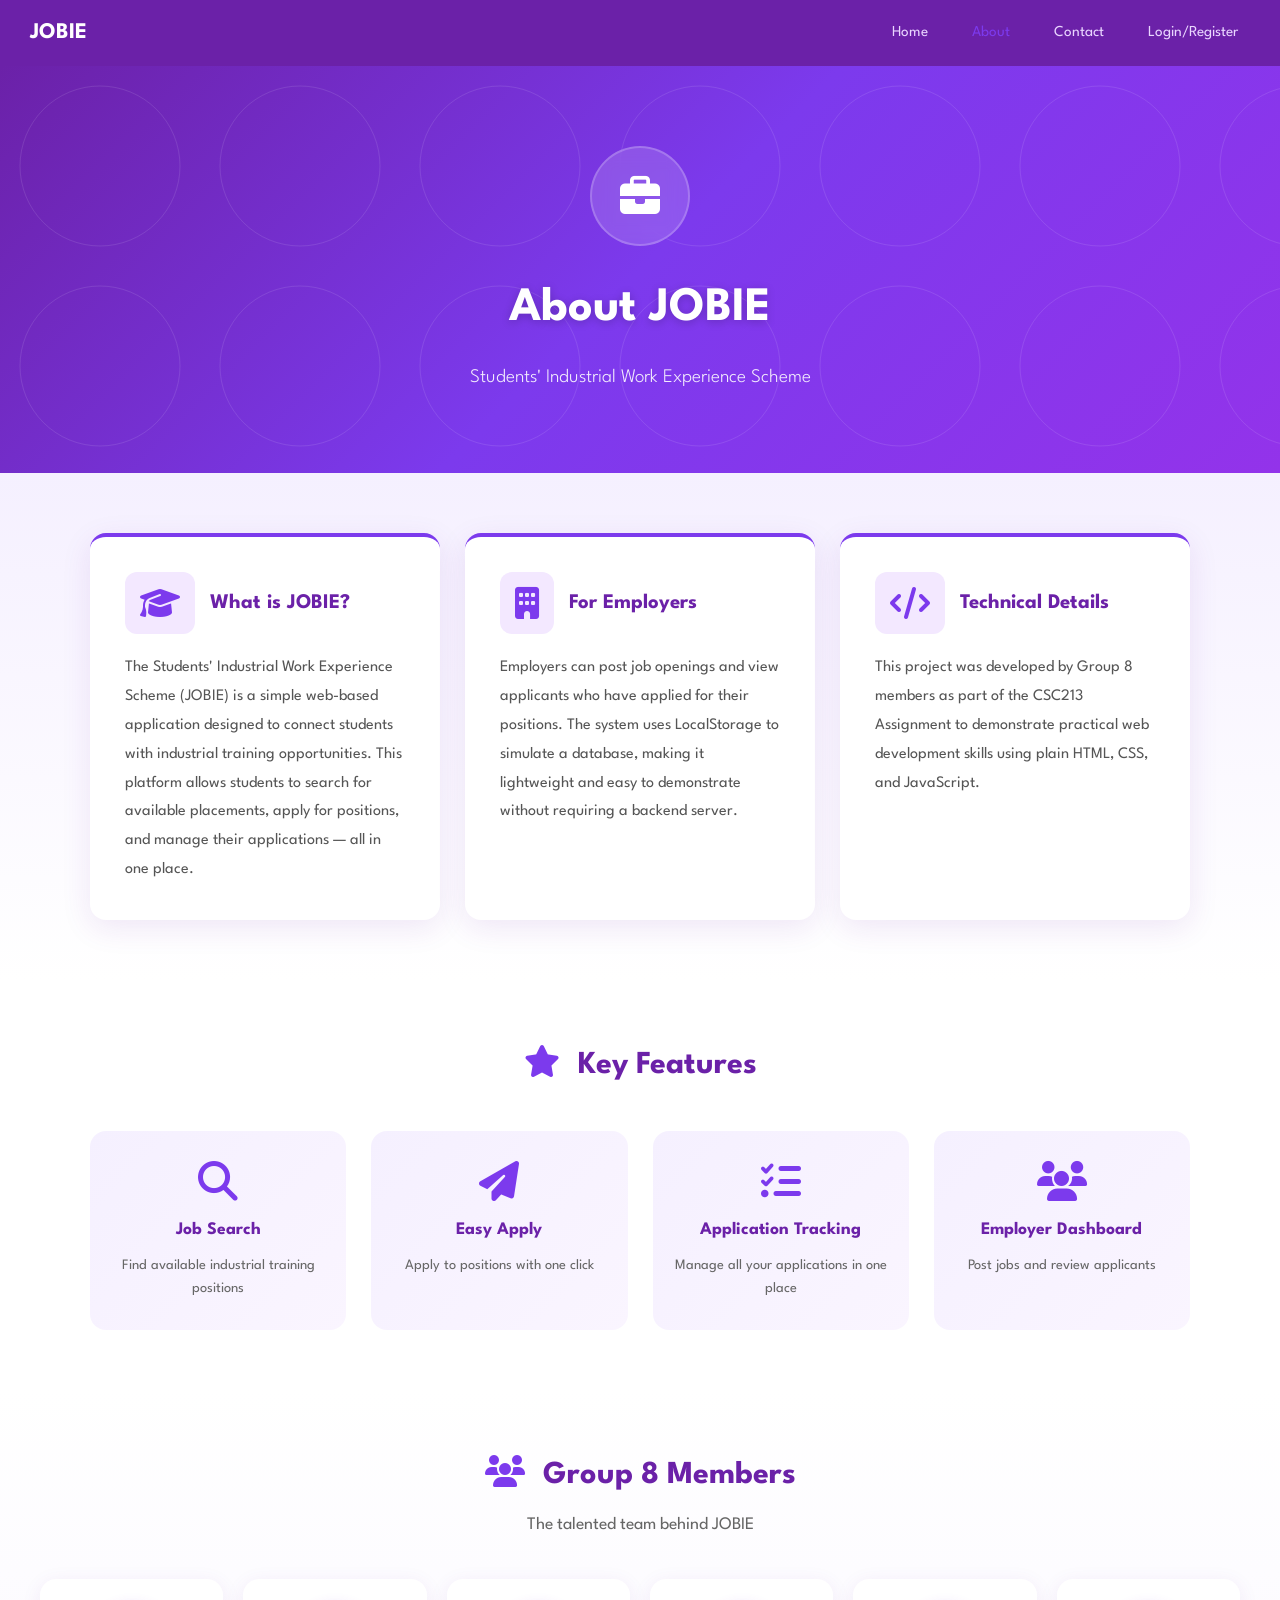
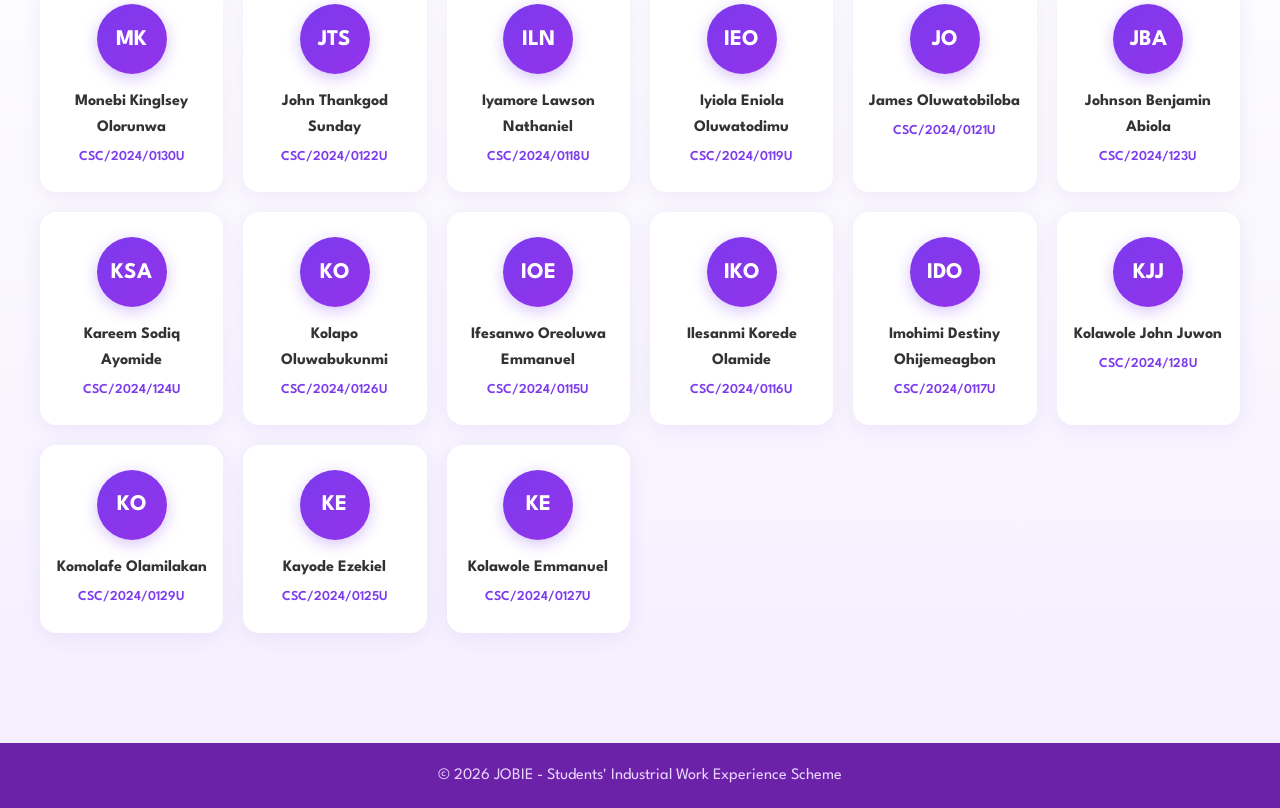
==== about.html @ 02f14371 "Add files via upload" ====
<!DOCTYPE html>
<html lang="en">
<head>
  <meta charset="UTF-8">
  <meta name="viewport" content="width=device-width, initial-scale=1.0">
  <title>About - JOBIE</title>
  <link rel="icon" href="./assets/JOBIE.png" type="image/x-icon">
  <link href="https://fonts.googleapis.com/css2?family=League+Spartan:wght@100..900&family=Oswald:wght@200..700&family=Roboto:ital,wght@0,100..900;1,100..900&family=SN+Pro:ital,wght@0,200..900;1,200..900&display=swap" rel="stylesheet">
  <link rel="stylesheet" href="style.css">
  <link rel="stylesheet" href="https://cdnjs.cloudflare.com/ajax/libs/font-awesome/6.4.0/css/all.min.css">
</head>
<body>
  <nav class="navbar">
    <div class="nav-brand">JOBIE</div>
    <ul class="nav-links">
      <li><a href="index.html">Home</a></li>
      <li><a href="about.html" class="active">About</a></li>
      <li><a href="contact.html">Contact</a></li>
      <li><a href="login.html">Login/Register</a></li>
    </ul>
    <div class="hamburger" onclick="toggleMenu()">&#9776;</div>
  </nav>

  <!-- Hero Header -->
  <section class="about-hero">
    <div class="hero-content">
      <div class="hero-icon">
        <i class="fas fa-briefcase"></i>
      </div>
      <h1>About JOBIE</h1>
      <p>Students' Industrial Work Experience Scheme</p>
    </div>
  </section>

  <!-- Introduction Section -->
  <section class="about-intro">
    <div class="intro-container">
      <div class="intro-card">
        <div class="intro-header">
          <i class="fas fa-graduation-cap"></i>
          <h2>What is JOBIE?</h2>
        </div>
        <p>The Students' Industrial Work Experience Scheme (JOBIE) is a simple web-based application designed to connect students with industrial training opportunities. This platform allows students to search for available placements, apply for positions, and manage their applications — all in one place.</p>
      </div>
      
      <div class="intro-card">
        <div class="intro-header">
          <i class="fas fa-building"></i>
          <h2>For Employers</h2>
        </div>
        <p>Employers can post job openings and view applicants who have applied for their positions. The system uses LocalStorage to simulate a database, making it lightweight and easy to demonstrate without requiring a backend server.</p>
      </div>
      
      <div class="intro-card">
        <div class="intro-header">
          <i class="fas fa-code"></i>
          <h2>Technical Details</h2>
        </div>
        <p>This project was developed by Group 8 members as part of the CSC213 Assignment to demonstrate practical web development skills using plain HTML, CSS, and JavaScript.</p>
      </div>
    </div>
  </section>

  <!-- Features Section -->
  <section class="about-features">
    <div class="features-container">
      <h2><i class="fas fa-star"></i> Key Features</h2>
      <div class="features-grid">
        <div class="feature-item">
          <i class="fas fa-search"></i>
          <h3>Job Search</h3>
          <p>Find available industrial training positions</p>
        </div>
        <div class="feature-item">
          <i class="fas fa-paper-plane"></i>
          <h3>Easy Apply</h3>
          <p>Apply to positions with one click</p>
        </div>
        <div class="feature-item">
          <i class="fas fa-tasks"></i>
          <h3>Application Tracking</h3>
          <p>Manage all your applications in one place</p>
        </div>
        <div class="feature-item">
          <i class="fas fa-users"></i>
          <h3>Employer Dashboard</h3>
          <p>Post jobs and review applicants</p>
        </div>
      </div>
    </div>
  </section>

  <!-- Team Section -->
  <section class="about-team">
    <div class="team-container">
      <h2><i class="fas fa-users"></i> Group 8 Members</h2>
      <p class="team-subtitle">The talented team behind JOBIE</p>
<div class="team-grid">
        <div class="team-card">
          <div class="team-avatar">MK</div>
          <h3>Monebi Kinglsey Olorunwa</h3>
          <p>CSC/2024/0130U</p>
        </div>
        <div class="team-card">
          <div class="team-avatar">JTS</div>
          <h3>John Thankgod Sunday</h3>
          <p>CSC/2024/0122U</p>
        </div>
        <div class="team-card">
          <div class="team-avatar">ILN</div>
          <h3>Iyamore Lawson Nathaniel</h3>
          <p>CSC/2024/0118U</p>
        </div>
        <div class="team-card">
          <div class="team-avatar">IEO</div>
          <h3>Iyiola Eniola Oluwatodimu</h3>
          <p>CSC/2024/0119U</p>
        </div>
        <div class="team-card">
          <div class="team-avatar">JO</div>
          <h3>James Oluwatobiloba</h3>
          <p>CSC/2024/0121U</p>
        </div>
        <div class="team-card">
          <div class="team-avatar">JBA</div>
          <h3>Johnson Benjamin Abiola</h3>
          <p>CSC/2024/123U</p>
        </div>
        <div class="team-card">
          <div class="team-avatar">KSA</div>
          <h3>Kareem Sodiq Ayomide</h3>
          <p>CSC/2024/124U</p>
        </div>
        <div class="team-card">
          <div class="team-avatar">KO</div>
          <h3>Kolapo Oluwabukunmi</h3>
          <p>CSC/2024/0126U</p>
        </div>
        <div class="team-card">
          <div class="team-avatar">IOE</div>
          <h3>Ifesanwo Oreoluwa Emmanuel</h3>
          <p>CSC/2024/0115U</p>
        </div>
        <div class="team-card">
          <div class="team-avatar">IKO</div>
          <h3>Ilesanmi Korede Olamide</h3>
          <p>CSC/2024/0116U</p>
        </div>
        <div class="team-card">
          <div class="team-avatar">IDO</div>
          <h3>Imohimi Destiny Ohijemeagbon</h3>
          <p>CSC/2024/0117U</p>
        </div>
        <div class="team-card">
          <div class="team-avatar">KJJ</div>
          <h3>Kolawole John Juwon</h3>
          <p>CSC/2024/128U</p>
        </div>
        <div class="team-card">
          <div class="team-avatar">KO</div>
          <h3>Komolafe Olamilakan</h3>
          <p>CSC/2024/0129U</p>
        </div>
        <div class="team-card">
          <div class="team-avatar">KE</div>
          <h3>Kayode Ezekiel</h3>
          <p>CSC/2024/0125U</p>
        </div>
        <div class="team-card">
          <div class="team-avatar">KE</div>
          <h3>Kolawole Emmanuel</h3>
          <p>CSC/2024/0127U</p>
        </div>
      </div>
    </div>
  </section>

  <footer>
    <p>&copy; 2026 JOBIE - Students' Industrial Work Experience Scheme</p>
  </footer>

  <script src="scripts.js"></script>
</body>
</html>
---- style.css ----
* {
  margin: 0;
  padding: 0;
  box-sizing: border-box;
}

body {
  font-family: "League Spartan", sans-serif;
  background: #f5f0ff;
  color: #333;
  line-height: 1.6;
}

/* NAVBAR */
.navbar {
  display: flex;
  justify-content: space-between;
  align-items: center;
  background: #6b21a8;
  padding: 15px 30px;
  position: sticky;
  top: 0;
  z-index: 100;
}

.nav-brand {
  color: #fff;
  font-size: 1.4rem;
  font-weight: 700;
}

.nav-links {
  list-style: none;
  display: flex;
  gap: 20px;
}

.nav-links a {
  color: #e9d5ff;
  text-decoration: none;
  font-size: 0.95rem;
  padding: 6px 12px;
  border-radius: 6px;
  transition: background 0.3s, color 0.3s;
}

.nav-links a:hover,
.nav-links a.active {
  /* background: #7c3aed; */
  color: #7c3aed;
}

.hamburger {
  display: none;
  color: #fff;
  font-size: 1.8rem;
  cursor: pointer;
}

/* HERO */
.hero {
  background: linear-gradient(rgba(107, 33, 168, 0.85), rgba(107, 33, 168, 0.7)),
              url('assets/4214558.jpg');
  background-size: cover;
  background-position: center;
  background-repeat: no-repeat;
  background-attachment: fixed;
  color: #fff;
  text-align: center;
  padding: 100px 20px;
  min-height: 60vh;
  display: flex;
  flex-direction: column;
  justify-content: center;
  align-items: center;
}

.hero h1 {
  font-size: 2.4rem;
  margin-bottom: 10px;
}

.hero p {
  font-size: 1.1rem;
  margin-bottom: 30px;
  opacity: 0.9;
}

.search-box {
  display: flex;
  justify-content: center;
  gap: 10px;
  flex-wrap: wrap;
}

.search-box input {
  padding: 12px 16px;
  border: none;
  border-radius: 8px;
  font-size: 1rem;
  width: 220px;
  outline: none;
}

.search-box button {
  padding: 12px 24px;
  background: #fff;
  color: #7c3aed;
  border: none;
  border-radius: 8px;
  font-size: 1rem;
  font-weight: 600;
  cursor: pointer;
  transition: background 0.3s;
}

.search-box button:hover {
  background: #e9d5ff;
}

/* JOBS SECTION */
.jobs-section {
  padding: 50px 30px;
  max-width: 1100px;
  margin: 0 auto;
}

.jobs-section h2 {
  text-align: center;
  color: #6b21a8;
  margin-bottom: 30px;
  font-size: 1.8rem;
}

.job-list {
  display: flex;
  flex-wrap: wrap;
  gap: 20px;
  justify-content: center;
}

.job-card {
  background: #fff;
  border-radius: 12px;
  padding: 25px;
  width: 320px;
  box-shadow: 0 4px 15px rgba(107, 33, 168, 0.1);
  border-left: 4px solid #7c3aed;
  transition: transform 0.2s;
}

.job-card:hover {
  transform: translateY(-4px);
}

.job-card h3 {
  color: #6b21a8;
  margin-bottom: 8px;
}

.job-card p {
  margin-bottom: 6px;
  font-size: 0.9rem;
  color: #555;
}

.job-card p strong {
  color: #333;
}

.job-card button {
  margin-top: 12px;
  padding: 10px 20px;
  background: #7c3aed;
  color: #fff;
  border: none;
  border-radius: 8px;
  cursor: pointer;
  font-size: 0.9rem;
  transition: background 0.3s;
}

.job-card button:hover {
  background: #6b21a8;
}

/* FORM SECTIONS */
.form-section {
  display: flex;
  justify-content: center;
  align-items: center;
  min-height: 80vh;
  padding: 40px 20px;
}

.form-card {
  backdrop-filter: blur(2px);
  padding: 40px;
  border-radius: 12px;
  width: 100%;
  max-width: 450px;
  box-shadow: inset 0 4px 20px rgba(107, 33, 168, 0.1);
}

.form-card h2 {
  color: #6b21a8;
  margin-bottom: 25px;
  text-align: center;
}

.form-card label {
  display: block;
  margin-bottom: 5px;
  font-weight: 600;
  color: #444;
  font-size: 0.9rem;
}

.form-card input,
.form-card textarea {
  width: 100%;
  padding: 12px;
  margin-bottom: 18px;
  border: 2px solid #e9d5ff;
  border-radius: 8px;
  font-size: 0.95rem;
  outline: none;
  transition: border-color 0.3s;
}

.form-card input:focus,
.form-card textarea:focus {
  border-color: #7c3aed;
}

.form-card button {
  width: 100%;
  padding: 14px;
  background: #7c3aed;
  color: #fff;
  border: none;
  border-radius: 8px;
  font-size: 1rem;
  font-weight: 600;
  cursor: pointer;
  transition: background 0.3s;
}

.form-card button:hover {
  background: #6b21a8;
}

.form-footer {
  text-align: center;
  margin-top: 15px;
  font-size: 0.9rem;
}

.form-footer a {
  color: #7c3aed;
  text-decoration: none;
  font-weight: 600;
}

/* DASHBOARD */
.dashboard {
  padding: 40px 30px;
  max-width: 1100px;
  margin: 0 auto;
}

.welcome-card {
  background: #fff;
  padding: 30px;
  border-radius: 12px;
  box-shadow: 0 4px 15px rgba(107, 33, 168, 0.1);
  margin-bottom: 30px;
}

.welcome-card h2 {
  color: #6b21a8;
}

.cv-upload {
  margin-top: 15px;
  display: flex;
  align-items: center;
  gap: 15px;
  flex-wrap: wrap;
}

.cv-upload label {
  font-weight: 600;
}

#cvStatus {
  color: #7c3aed;
  font-weight: 600;
}

.dashboard h3 {
  color: #6b21a8;
  margin: 25px 0 15px;
  font-size: 1.4rem;
}

.applied-list {
  display: flex;
  flex-direction: column;
  gap: 10px;
}

.applied-item {
  background: #fff;
  padding: 15px 20px;
  border-radius: 8px;
  box-shadow: 0 2px 8px rgba(0,0,0,0.06);
  border-left: 3px solid #a855f7;
}

/* EMPLOYER */
.employer-section {
  padding: 40px 30px;
  max-width: 900px;
  margin: 0 auto;
}

.employer-section h3 {
  color: #6b21a8;
  margin: 30px 0 15px;
  font-size: 1.4rem;
}

.applicant-list {
  display: flex;
  flex-direction: column;
  gap: 10px;
}

.applicant-item {
  background: #fff;
  padding: 15px 20px;
  border-radius: 8px;
  box-shadow: 0 2px 8px rgba(0,0,0,0.06);
  border-left: 3px solid #7c3aed;
}

/* ABOUT HERO */
.about-hero {
  background: linear-gradient(135deg, #6b21a8 0%, #7c3aed 50%, #9333ea 100%);
  padding: 80px 20px;
  text-align: center;
  position: relative;
  overflow: hidden;
}

.about-hero::before {
  content: '';
  position: absolute;
  top: 0;
  left: 0;
  right: 0;
  bottom: 0;
  background: url('data:image/svg+xml,<svg xmlns="http://www.w3.org/2000/svg" viewBox="0 0 100 100"><circle cx="50" cy="50" r="40" fill="none" stroke="rgba(255,255,255,0.1)" stroke-width="0.5"/></svg>');
  background-size: 200px 200px;
  animation: float 20s linear infinite;
}

@keyframes float {
  from { transform: translateY(0); }
  to { transform: translateY(-200px); }
}

.hero-content {
  position: relative;
  z-index: 1;
}

.hero-icon {
  width: 100px;
  height: 100px;
  background: rgba(255, 255, 255, 0.15);
  border-radius: 50%;
  display: flex;
  align-items: center;
  justify-content: center;
  margin: 0 auto 25px;
  backdrop-filter: blur(10px);
  border: 2px solid rgba(255, 255, 255, 0.2);
}

.hero-icon i {
  font-size: 2.5rem;
  color: #fff;
}

.about-hero h1 {
  font-size: 3rem;
  color: #fff;
  margin-bottom: 15px;
  text-shadow: 0 2px 10px rgba(0, 0, 0, 0.2);
}

.about-hero p {
  font-size: 1.2rem;
  color: rgba(255, 255, 255, 0.9);
  font-weight: 300;
}

/* ABOUT INTRODUCTION */
.about-intro {
  padding: 60px 20px;
  background: linear-gradient(180deg, #f5f0ff 0%, #fff 100%);
}

.intro-container {
  max-width: 1100px;
  margin: 0 auto;
  display: grid;
  grid-template-columns: repeat(auto-fit, minmax(300px, 1fr));
  gap: 25px;
}

.intro-card {
  background: #fff;
  padding: 35px;
  border-radius: 16px;
  box-shadow: 0 8px 30px rgba(107, 33, 168, 0.1);
  transition: transform 0.3s, box-shadow 0.3s;
  border-top: 4px solid #7c3aed;
}

.intro-card:hover {
  transform: translateY(-5px);
  box-shadow: 0 12px 40px rgba(107, 33, 168, 0.15);
}

.intro-header {
  display: flex;
  align-items: center;
  gap: 15px;
  margin-bottom: 20px;
}

.intro-header i {
  font-size: 2rem;
  color: #7c3aed;
  background: #f3e8ff;
  padding: 15px;
  border-radius: 12px;
}

.intro-header h2 {
  color: #6b21a8;
  font-size: 1.3rem;
  margin: 0;
}

.intro-card p {
  color: #555;
  line-height: 1.8;
  margin: 0;
}

/* ABOUT FEATURES */
.about-features {
  padding: 60px 20px;
  background: #fff;
}

.features-container {
  max-width: 1100px;
  margin: 0 auto;
}

.features-container h2 {
  text-align: center;
  color: #6b21a8;
  font-size: 2rem;
  margin-bottom: 40px;
}

.features-container h2 i {
  color: #7c3aed;
  margin-right: 10px;
}

.features-grid {
  display: grid;
  grid-template-columns: repeat(auto-fit, minmax(220px, 1fr));
  gap: 25px;
}

.feature-item {
  text-align: center;
  padding: 30px 20px;
  background: linear-gradient(135deg, #f5f0ff 0%, #faf5ff 100%);
  border-radius: 16px;
  transition: transform 0.3s;
}

.feature-item:hover {
  transform: scale(1.03);
}

.feature-item i {
  font-size: 2.5rem;
  color: #7c3aed;
  margin-bottom: 15px;
}

.feature-item h3 {
  color: #6b21a8;
  margin-bottom: 10px;
  font-size: 1.1rem;
}

.feature-item p {
  color: #666;
  font-size: 0.9rem;
  margin: 0;
}

/* ABOUT TEAM */
.about-team {
  padding: 60px 20px;
  background: linear-gradient(180deg, #fff 0%, #f5f0ff 100%);
}

.team-container {
  max-width: 1200px;
  margin: 0 auto;
}

.team-container h2 {
  text-align: center;
  color: #6b21a8;
  font-size: 2rem;
  margin-bottom: 10px;
}

.team-container h2 i {
  color: #7c3aed;
  margin-right: 10px;
}

.team-subtitle {
  text-align: center;
  color: #666;
  margin-bottom: 40px;
  font-size: 1.1rem;
}

.team-grid {
  display: grid;
  grid-template-columns: repeat(auto-fill, minmax(180px, 1fr));
  gap: 20px;
}

.team-card {
  background: #fff;
  padding: 25px 15px;
  border-radius: 16px;
  text-align: center;
  box-shadow: 0 4px 20px rgba(107, 33, 168, 0.08);
  transition: transform 0.3s, box-shadow 0.3s;
}

.team-card:hover {
  transform: translateY(-5px);
  box-shadow: 0 8px 30px rgba(107, 33, 168, 0.15);
}

.team-avatar {
  width: 70px;
  height: 70px;
  background: linear-gradient(135deg, #7c3aed 0%, #9333ea 100%);
  border-radius: 50%;
  display: flex;
  align-items: center;
  justify-content: center;
  margin: 0 auto 15px;
  font-size: 1.4rem;
  font-weight: 700;
  color: #fff;
  box-shadow: 0 4px 15px rgba(124, 58, 237, 0.3);
}

.team-card h3 {
  color: #333;
  font-size: 1rem;
  margin-bottom: 5px;
}

.team-card p {
  color: #7c3aed;
  font-size: 0.85rem;
  font-weight: 600;
  margin: 0;
}

/* ABOUT SECTION (Original) */
.about-section {
  display: flex;
  justify-content: center;
  padding: 60px 20px;
}

.about-card {
  background: #fff;
  padding: 40px;
  border-radius: 12px;
  max-width: 700px;
  box-shadow: 0 4px 20px rgba(107, 33, 168, 0.1);
}

.about-card h2 {
  color: #6b21a8;
  margin-bottom: 20px;
}

.about-card p {
  margin-bottom: 15px;
  color: #555;
}
.about-card li{
  margin-left: 20px;
}

/* FOOTER */
footer {
  background: #6b21a8;
  color: #e9d5ff;
  text-align: center;
  padding: 20px;
  margin-top: 50px;
}

/* RESPONSIVE */
@media (max-width: 768px) {
  .nav-links {
    display: none;
    flex-direction: column;
    position: absolute;
    top: 60px;
    right: 0;
    background: #6b21a8;
    width: 200px;
    padding: 15px;
    border-radius: 0 0 0 12px;
  }

  .nav-links.show {
    display: flex;
  }

  .hamburger {
    display: block;
  }

  .hero h1 {
    font-size: 1.6rem;
  }

  .search-box input {
    width: 100%;
  }

  .job-card {
    width: 100%;
  }
}
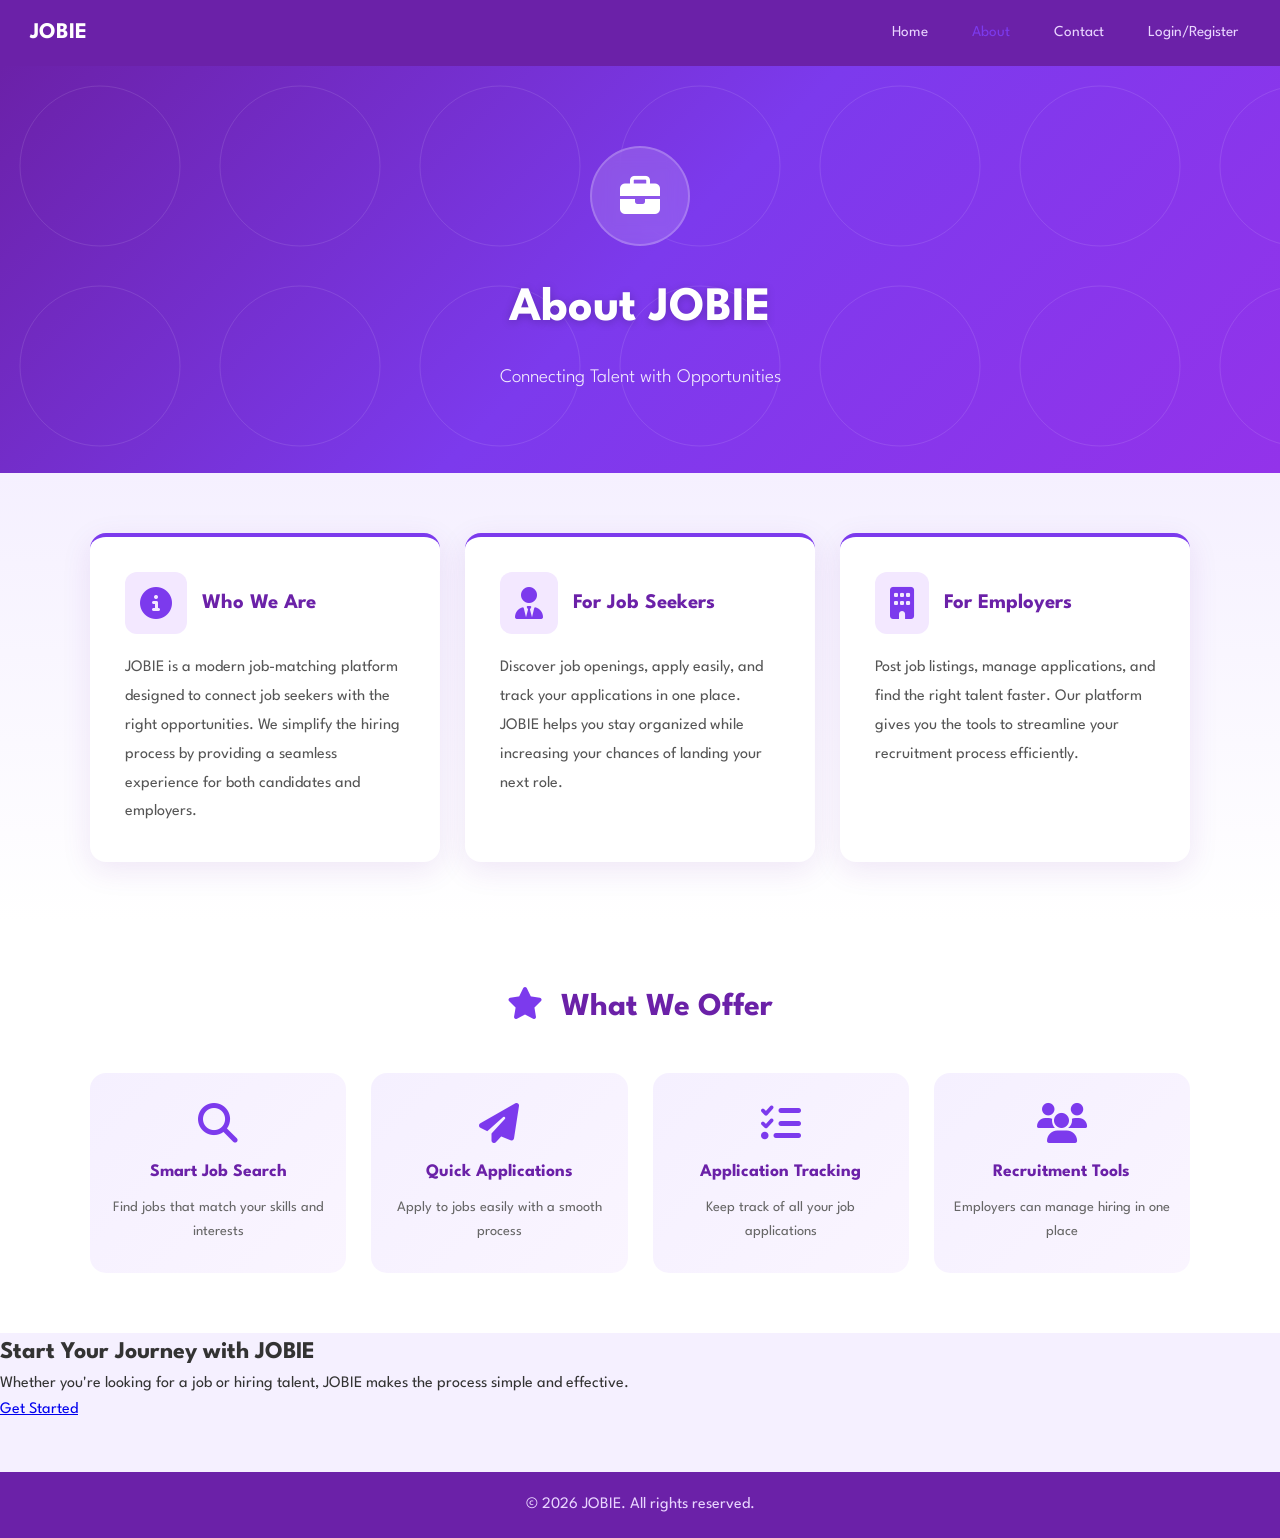
==== commit 7a99fac7: "Revise about page content and structure" ====
--- a/about.html
+++ b/about.html
@@ -5,11 +5,13 @@
   <meta name="viewport" content="width=device-width, initial-scale=1.0">
   <title>About - JOBIE</title>
   <link rel="icon" href="./assets/JOBIE.png" type="image/x-icon">
-  <link href="https://fonts.googleapis.com/css2?family=League+Spartan:wght@100..900&family=Oswald:wght@200..700&family=Roboto:ital,wght@0,100..900;1,100..900&family=SN+Pro:ital,wght@0,200..900;1,200..900&display=swap" rel="stylesheet">
+  <link href="https://fonts.googleapis.com/css2?family=League+Spartan:wght@100..900&family=Oswald:wght@200..700&family=Roboto:ital,wght@0,100..900;1,100..900&display=swap" rel="stylesheet">
   <link rel="stylesheet" href="style.css">
   <link rel="stylesheet" href="https://cdnjs.cloudflare.com/ajax/libs/font-awesome/6.4.0/css/all.min.css">
 </head>
 <body>
+
+  <!-- Navbar -->
   <nav class="navbar">
     <div class="nav-brand">JOBIE</div>
     <ul class="nav-links">
@@ -21,162 +23,104 @@
     <div class="hamburger" onclick="toggleMenu()">&#9776;</div>
   </nav>
 
-  <!-- Hero Header -->
+  <!-- Hero -->
   <section class="about-hero">
     <div class="hero-content">
       <div class="hero-icon">
         <i class="fas fa-briefcase"></i>
       </div>
       <h1>About JOBIE</h1>
-      <p>Students' Industrial Work Experience Scheme</p>
+      <p>Connecting Talent with Opportunities</p>
     </div>
   </section>
 
-  <!-- Introduction Section -->
+  <!-- Intro -->
   <section class="about-intro">
     <div class="intro-container">
+
       <div class="intro-card">
         <div class="intro-header">
-          <i class="fas fa-graduation-cap"></i>
-          <h2>What is JOBIE?</h2>
+          <i class="fas fa-info-circle"></i>
+          <h2>Who We Are</h2>
         </div>
-        <p>The Students' Industrial Work Experience Scheme (JOBIE) is a simple web-based application designed to connect students with industrial training opportunities. This platform allows students to search for available placements, apply for positions, and manage their applications — all in one place.</p>
+        <p>
+          JOBIE is a modern job-matching platform designed to connect job seekers with the right opportunities. 
+          We simplify the hiring process by providing a seamless experience for both candidates and employers.
+        </p>
       </div>
-      
+
+      <div class="intro-card">
+        <div class="intro-header">
+          <i class="fas fa-user-tie"></i>
+          <h2>For Job Seekers</h2>
+        </div>
+        <p>
+          Discover job openings, apply easily, and track your applications in one place. 
+          JOBIE helps you stay organized while increasing your chances of landing your next role.
+        </p>
+      </div>
+
       <div class="intro-card">
         <div class="intro-header">
           <i class="fas fa-building"></i>
           <h2>For Employers</h2>
         </div>
-        <p>Employers can post job openings and view applicants who have applied for their positions. The system uses LocalStorage to simulate a database, making it lightweight and easy to demonstrate without requiring a backend server.</p>
+        <p>
+          Post job listings, manage applications, and find the right talent faster. 
+          Our platform gives you the tools to streamline your recruitment process efficiently.
+        </p>
       </div>
-      
-      <div class="intro-card">
-        <div class="intro-header">
-          <i class="fas fa-code"></i>
-          <h2>Technical Details</h2>
+
+    </div>
+  </section>
+
+  <!-- Features -->
+  <section class="about-features">
+    <div class="features-container">
+      <h2><i class="fas fa-star"></i> What We Offer</h2>
+
+      <div class="features-grid">
+
+        <div class="feature-item">
+          <i class="fas fa-search"></i>
+          <h3>Smart Job Search</h3>
+          <p>Find jobs that match your skills and interests</p>
         </div>
-        <p>This project was developed by Group 8 members as part of the CSC213 Assignment to demonstrate practical web development skills using plain HTML, CSS, and JavaScript.</p>
+
+        <div class="feature-item">
+          <i class="fas fa-paper-plane"></i>
+          <h3>Quick Applications</h3>
+          <p>Apply to jobs easily with a smooth process</p>
+        </div>
+
+        <div class="feature-item">
+          <i class="fas fa-tasks"></i>
+          <h3>Application Tracking</h3>
+          <p>Keep track of all your job applications</p>
+        </div>
+
+        <div class="feature-item">
+          <i class="fas fa-users"></i>
+          <h3>Recruitment Tools</h3>
+          <p>Employers can manage hiring in one place</p>
+        </div>
+
       </div>
     </div>
   </section>
 
-  <!-- Features Section -->
-  <section class="about-features">
-    <div class="features-container">
-      <h2><i class="fas fa-star"></i> Key Features</h2>
-      <div class="features-grid">
-        <div class="feature-item">
-          <i class="fas fa-search"></i>
-          <h3>Job Search</h3>
-          <p>Find available industrial training positions</p>
-        </div>
-        <div class="feature-item">
-          <i class="fas fa-paper-plane"></i>
-          <h3>Easy Apply</h3>
-          <p>Apply to positions with one click</p>
-        </div>
-        <div class="feature-item">
-          <i class="fas fa-tasks"></i>
-          <h3>Application Tracking</h3>
-          <p>Manage all your applications in one place</p>
-        </div>
-        <div class="feature-item">
-          <i class="fas fa-users"></i>
-          <h3>Employer Dashboard</h3>
-          <p>Post jobs and review applicants</p>
-        </div>
-      </div>
+  <!-- Call to Action -->
+  <section class="about-cta">
+    <div class="cta-container">
+      <h2>Start Your Journey with JOBIE</h2>
+      <p>Whether you're looking for a job or hiring talent, JOBIE makes the process simple and effective.</p>
+      <a href="login.html" class="cta-btn">Get Started</a>
     </div>
   </section>
 
-  <!-- Team Section -->
-  <section class="about-team">
-    <div class="team-container">
-      <h2><i class="fas fa-users"></i> Group 8 Members</h2>
-      <p class="team-subtitle">The talented team behind JOBIE</p>
-<div class="team-grid">
-        <div class="team-card">
-          <div class="team-avatar">MK</div>
-          <h3>Monebi Kinglsey Olorunwa</h3>
-          <p>CSC/2024/0130U</p>
-        </div>
-        <div class="team-card">
-          <div class="team-avatar">JTS</div>
-          <h3>John Thankgod Sunday</h3>
-          <p>CSC/2024/0122U</p>
-        </div>
-        <div class="team-card">
-          <div class="team-avatar">ILN</div>
-          <h3>Iyamore Lawson Nathaniel</h3>
-          <p>CSC/2024/0118U</p>
-        </div>
-        <div class="team-card">
-          <div class="team-avatar">IEO</div>
-          <h3>Iyiola Eniola Oluwatodimu</h3>
-          <p>CSC/2024/0119U</p>
-        </div>
-        <div class="team-card">
-          <div class="team-avatar">JO</div>
-          <h3>James Oluwatobiloba</h3>
-          <p>CSC/2024/0121U</p>
-        </div>
-        <div class="team-card">
-          <div class="team-avatar">JBA</div>
-          <h3>Johnson Benjamin Abiola</h3>
-          <p>CSC/2024/123U</p>
-        </div>
-        <div class="team-card">
-          <div class="team-avatar">KSA</div>
-          <h3>Kareem Sodiq Ayomide</h3>
-          <p>CSC/2024/124U</p>
-        </div>
-        <div class="team-card">
-          <div class="team-avatar">KO</div>
-          <h3>Kolapo Oluwabukunmi</h3>
-          <p>CSC/2024/0126U</p>
-        </div>
-        <div class="team-card">
-          <div class="team-avatar">IOE</div>
-          <h3>Ifesanwo Oreoluwa Emmanuel</h3>
-          <p>CSC/2024/0115U</p>
-        </div>
-        <div class="team-card">
-          <div class="team-avatar">IKO</div>
-          <h3>Ilesanmi Korede Olamide</h3>
-          <p>CSC/2024/0116U</p>
-        </div>
-        <div class="team-card">
-          <div class="team-avatar">IDO</div>
-          <h3>Imohimi Destiny Ohijemeagbon</h3>
-          <p>CSC/2024/0117U</p>
-        </div>
-        <div class="team-card">
-          <div class="team-avatar">KJJ</div>
-          <h3>Kolawole John Juwon</h3>
-          <p>CSC/2024/128U</p>
-        </div>
-        <div class="team-card">
-          <div class="team-avatar">KO</div>
-          <h3>Komolafe Olamilakan</h3>
-          <p>CSC/2024/0129U</p>
-        </div>
-        <div class="team-card">
-          <div class="team-avatar">KE</div>
-          <h3>Kayode Ezekiel</h3>
-          <p>CSC/2024/0125U</p>
-        </div>
-        <div class="team-card">
-          <div class="team-avatar">KE</div>
-          <h3>Kolawole Emmanuel</h3>
-          <p>CSC/2024/0127U</p>
-        </div>
-      </div>
-    </div>
-  </section>
-
+  <!-- Footer -->
   <footer>
-    <p>&copy; 2026 JOBIE - Students' Industrial Work Experience Scheme</p>
+    <p>&copy; 2026 JOBIE. All rights reserved.</p>
   </footer>
 
   <script src="scripts.js"></script>
